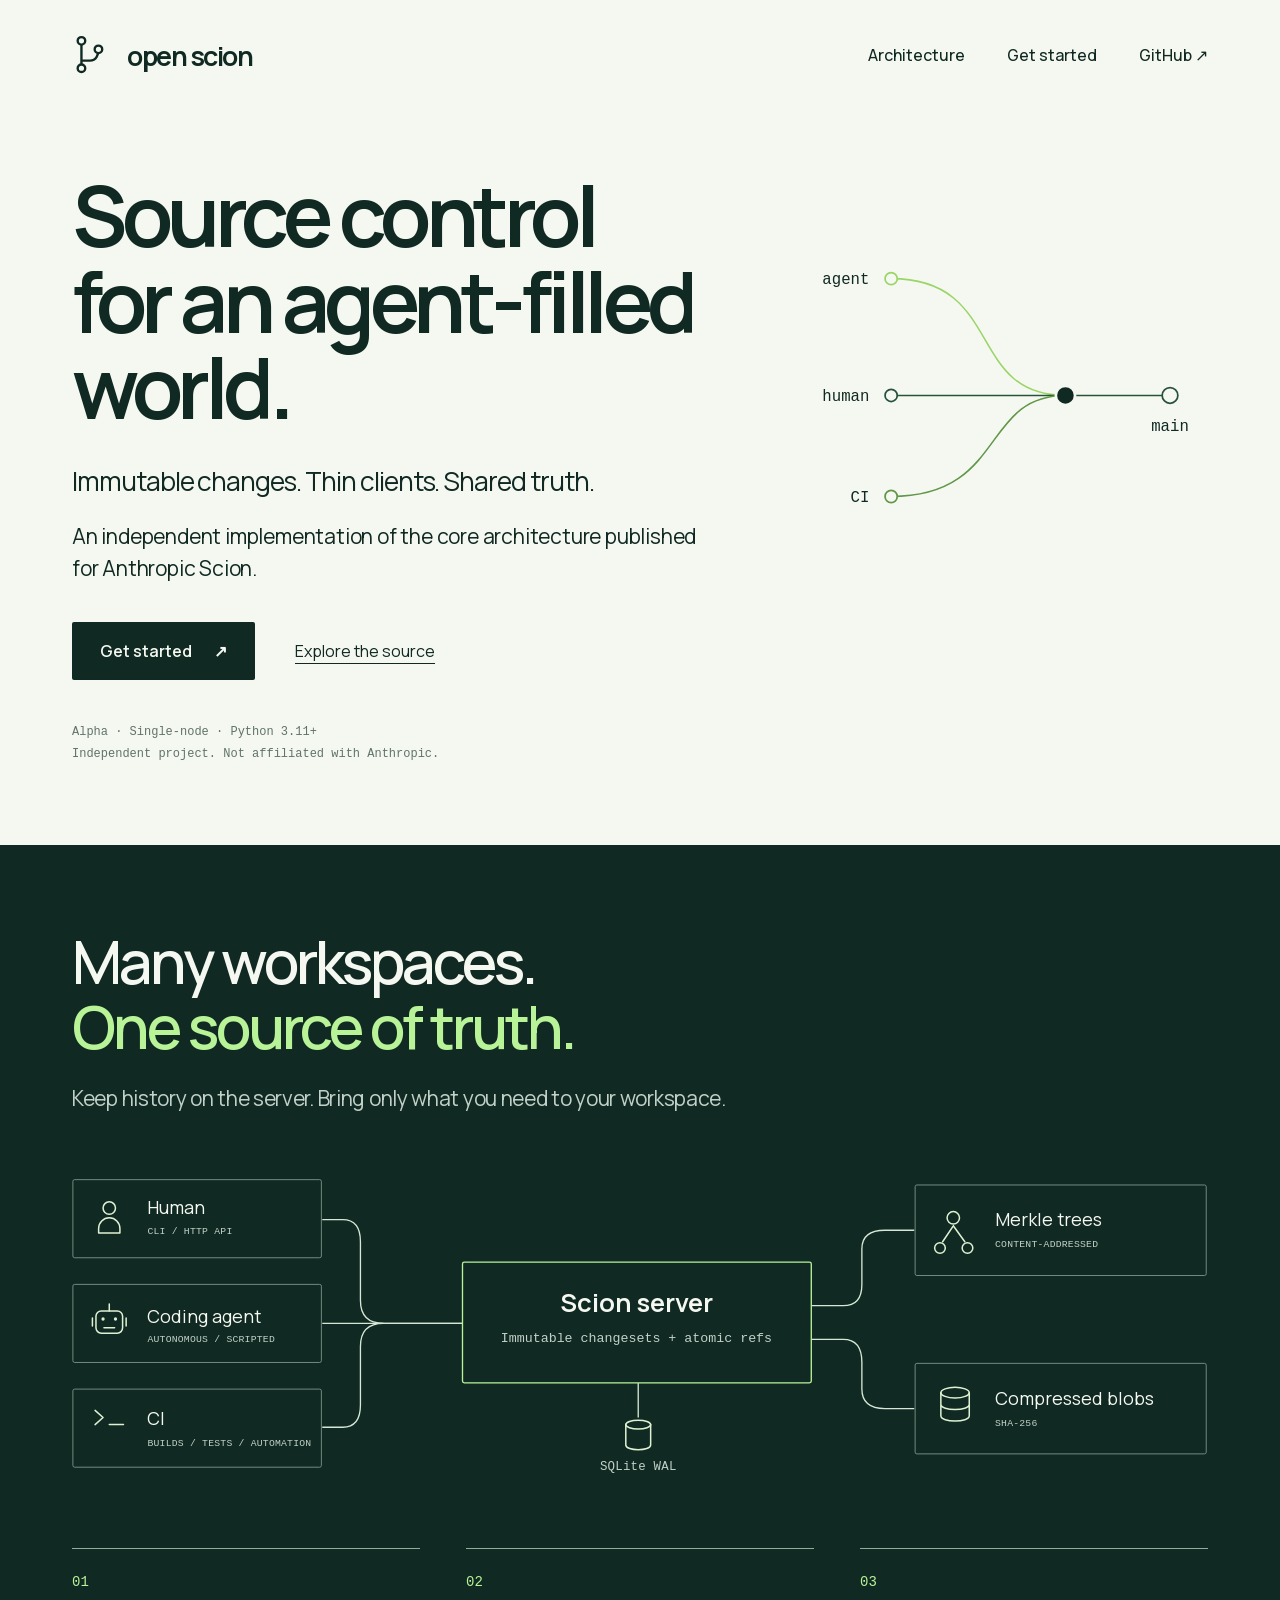
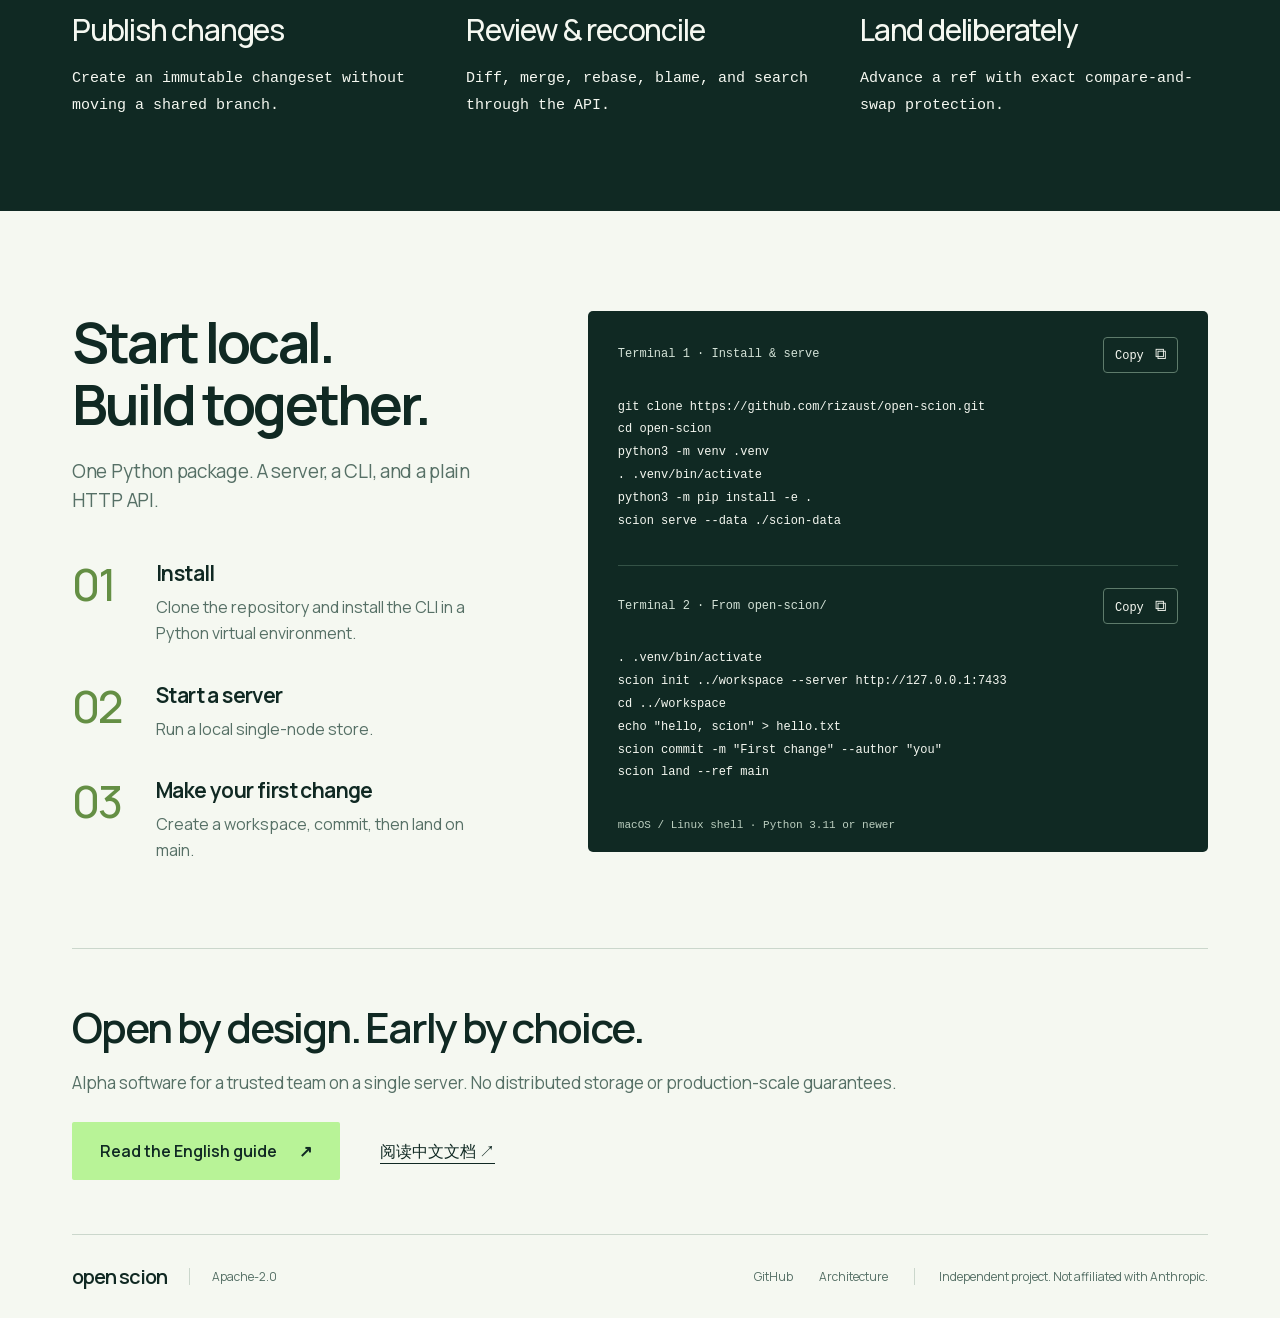
==== site/index.html @ a44ddaf5 "feat: publish the Open Scion landing page with GitHub Pages" ====
<!doctype html>
<html lang="en">
  <head>
    <meta charset="utf-8" />
    <meta name="viewport" content="width=device-width, initial-scale=1" />
    <meta name="theme-color" content="#102923" />
    <meta
      name="description"
      content="Open Scion is independent, server-first source control for humans, coding agents, and CI. Immutable changesets, thin workspaces, and atomic refs. An open-source single-node alpha."
    />
    <meta
      property="og:title"
      content="Open Scion — Source control for an agent-filled world"
    />
    <meta
      property="og:description"
      content="Immutable changes. Thin clients. Shared truth. Independent, open-source source control for humans, coding agents, and CI."
    />
    <meta property="og:type" content="website" />
    <meta property="og:url" content="https://rizaust.github.io/open-scion/" />
    <title>Open Scion — Source control for an agent-filled world</title>
    <link rel="icon" type="image/svg+xml" href="assets/icon.svg" />
    <link rel="stylesheet" href="style.css" />
    <script src="main.js" defer></script>
  </head>
  <body>
    <a class="skip-link" href="#main">Skip to content</a>
    <header class="site-header wrap">
      <a href="#" class="brand" aria-label="Open Scion home">
        <svg viewBox="0 0 36 44" aria-hidden="true">
          <path d="M10 8v28M10 28h9c7 0 9-7 9-11" />
          <circle cx="10" cy="7" r="4" />
          <circle cx="10" cy="36" r="4" />
          <circle cx="28" cy="16" r="4" />
        </svg>
        <span>open scion</span>
      </a>
      <nav aria-label="Main navigation">
        <a href="#architecture">Architecture</a>
        <a href="#get-started">Get started</a>
        <a href="https://github.com/rizaust/open-scion"
          >GitHub <span aria-hidden="true">↗</span></a
        >
      </nav>
    </header>
    <main id="main">
      <section class="hero wrap" aria-labelledby="hero-title">
        <div class="hero-copy">
          <h1 id="hero-title">
            Source control<br />for an agent-filled<br />world.
          </h1>
          <p class="hero-lead">
            Immutable changes. Thin clients. Shared truth.
          </p>
          <p class="hero-description">
            An independent implementation of the core architecture published for
            Anthropic Scion.
          </p>
          <div class="actions">
            <a class="button button-dark" href="#get-started"
              >Get started <span aria-hidden="true">↗</span></a
            >
            <a class="text-link" href="https://github.com/rizaust/open-scion"
              >Explore the source</a
            >
          </div>
          <p class="hero-note">
            Alpha · Single-node · Python 3.11+<br />Independent project. Not
            affiliated with Anthropic.
          </p>
        </div>
        <svg
          class="hero-graph"
          viewBox="0 0 470 380"
          role="img"
          aria-labelledby="hero-graph-title hero-graph-desc"
        >
          <title id="hero-graph-title">
            Many contributors, one shared branch
          </title>
          <desc id="hero-graph-desc">
            Independent changes from an agent, a human, and CI converge onto
            main.
          </desc>
          <g class="graph-lines" fill="none" stroke-width="1.8">
            <path class="branch-agent" d="M100 65C230 65 186 199 300 199" />
            <path d="M100 199H420" />
            <path class="branch-ci" d="M100 315C232 315 203 199 300 199" />
          </g>
          <g class="graph-nodes" stroke-width="2">
            <circle class="node-agent" cx="100" cy="65" r="7" />
            <circle cx="100" cy="199" r="7" />
            <circle class="node-ci" cx="100" cy="315" r="7" />
            <circle class="node-merge" cx="300" cy="199" r="11" />
            <circle cx="420" cy="199" r="9" />
          </g>
          <g class="graph-labels">
            <text x="75" y="71" text-anchor="end">agent</text>
            <text x="75" y="205" text-anchor="end">human</text>
            <text x="75" y="321" text-anchor="end">CI</text>
            <text x="420" y="240" text-anchor="middle">main</text>
          </g>
        </svg>
      </section>
      <section
        id="architecture"
        class="architecture"
        aria-labelledby="architecture-title"
      >
        <div class="wrap section-wrap">
          <h2 id="architecture-title">
            Many workspaces.<br /><span>One source of truth.</span>
          </h2>
          <p class="section-intro">
            Keep history on the server. Bring only what you need to your
            workspace.
          </p>
          <div
            class="architecture-visual"
            role="img"
            aria-label="Humans, coding agents, and CI use a Scion server. The server stores immutable changesets and atomic refs in SQLite WAL, with content-addressed Merkle trees and SHA-256 compressed blobs."
          >
            <svg
              class="architecture-diagram"
              viewBox="0 0 1280 350"
              aria-hidden="true"
            >
              <g class="diagram-links" fill="none" stroke-width="1.5">
                <path d="M282 57H305Q325 57 325 82V148Q325 174 351 174H440" />
                <path d="M282 174H440" />
                <path d="M282 291H305Q325 291 325 266V200Q325 174 351 174" />
                <path d="M833 154H869Q890 154 890 130V90Q890 69 916 69H949" />
                <path
                  d="M833 192H869Q890 192 890 218V248Q890 270 916 270H949"
                />
                <path d="M638 241V280" />
              </g>
              <g class="diagram-boxes" fill="none" stroke-width="1">
                <rect x="1" y="12" width="280" height="88" rx="2" />
                <rect x="1" y="130" width="280" height="88" rx="2" />
                <rect x="1" y="248" width="280" height="88" rx="2" />
                <rect
                  class="server-box"
                  x="440"
                  y="105"
                  width="393"
                  height="136"
                  rx="2"
                />
                <rect x="950" y="18" width="328" height="102" rx="2" />
                <rect x="950" y="219" width="328" height="102" rx="2" />
              </g>
              <g
                class="diagram-icons"
                fill="none"
                stroke-width="1.7"
                stroke-linecap="round"
                stroke-linejoin="round"
              >
                <circle cx="42" cy="44" r="7" />
                <path d="M30 72v-5a12 12 0 0 1 24 0v5z" />
                <rect x="27" y="160" width="30" height="25" rx="6" />
                <path d="M42 160v-8M23 168v9M61 168v9M36 179h12" />
                <circle cx="35" cy="169" r="1" />
                <circle cx="49" cy="169" r="1" />
                <path d="M26 288l9-8-9-8M42 288h16" />
                <path d="M993 64l-12 18m12-18 13 18" />
                <circle cx="993" cy="55" r="7" />
                <circle cx="978" cy="89" r="6" />
                <circle cx="1009" cy="89" r="6" />
                <ellipse cx="995" cy="252" rx="16" ry="6" />
                <path d="M979 252v26c0 8 32 8 32 0v-26M979 265c0 8 32 8 32 0" />
                <ellipse cx="638" cy="288" rx="14" ry="5" />
                <path d="M624 288v23c0 7 28 7 28 0v-23" />
              </g>
              <g class="diagram-labels">
                <text x="85" y="51">Human</text>
                <text x="85" y="173">Coding agent</text>
                <text x="85" y="289">CI</text>
                <text x="1040" y="64">Merkle trees</text>
                <text x="1040" y="266">Compressed blobs</text>
                <text class="server-title" x="636" y="161" text-anchor="middle">
                  Scion server
                </text>
              </g>
              <g class="diagram-captions">
                <text x="85" y="73">CLI / HTTP API</text>
                <text x="85" y="195">AUTONOMOUS / SCRIPTED</text>
                <text x="85" y="312">BUILDS / TESTS / AUTOMATION</text>
                <text x="1040" y="88">CONTENT-ADDRESSED</text>
                <text x="1040" y="290">SHA-256</text>
                <text x="636" y="195" text-anchor="middle">
                  Immutable changesets + atomic refs
                </text>
                <text x="638" y="339" text-anchor="middle">SQLite WAL</text>
              </g>
            </svg>
            <div class="architecture-mobile" aria-hidden="true">
              <div class="mobile-clients">
                Human <span>·</span> Coding agent <span>·</span> CI
              </div>
              <span class="flow-arrow">↓</span>
              <div class="mobile-server">
                <strong>Scion server</strong
                ><span>Immutable changesets + atomic refs</span
                ><span>SQLite WAL</span>
              </div>
              <span class="flow-arrow">↓</span>
              <div class="mobile-storage">
                <span>Merkle trees</span
                ><span>Compressed blobs<br /><small>SHA-256</small></span>
              </div>
            </div>
          </div>
          <div class="principles">
            <article>
              <span class="index">01</span>
              <h3>Publish changes</h3>
              <p>
                Create an immutable changeset without moving a shared branch.
              </p>
            </article>
            <article>
              <span class="index">02</span>
              <h3>Review &amp; reconcile</h3>
              <p>Diff, merge, rebase, blame, and search through the API.</p>
            </article>
            <article>
              <span class="index">03</span>
              <h3>Land deliberately</h3>
              <p>Advance a ref with exact compare-and-swap protection.</p>
            </article>
          </div>
        </div>
      </section>
      <section
        id="get-started"
        class="quickstart wrap section-wrap"
        aria-labelledby="quickstart-title"
      >
        <div class="quickstart-copy">
          <h2 id="quickstart-title">Start local.<br />Build together.</h2>
          <p class="section-intro">
            One Python package. A server, a CLI, and a plain HTTP API.
          </p>
          <ol class="steps">
            <li>
              <span class="step-number">01</span>
              <div>
                <h3>Install</h3>
                <p>
                  Clone the repository and install the CLI in a Python virtual
                  environment.
                </p>
              </div>
            </li>
            <li>
              <span class="step-number">02</span>
              <div>
                <h3>Start a server</h3>
                <p>Run a local single-node store.</p>
              </div>
            </li>
            <li>
              <span class="step-number">03</span>
              <div>
                <h3>Make your first change</h3>
                <p>Create a workspace, commit, then land on main.</p>
              </div>
            </li>
          </ol>
        </div>
        <div class="terminal">
          <div class="terminal-heading">
            <span>Terminal 1 · Install &amp; serve</span
            ><button
              type="button"
              class="copy-button"
              data-copy="install-code"
              aria-label="Copy installation and server commands"
            >
              Copy <span aria-hidden="true">⧉</span>
            </button>
          </div>
          <pre
            tabindex="0"
            aria-label="Installation and server commands"
          ><code id="install-code">git clone https://github.com/rizaust/open-scion.git
cd open-scion
python3 -m venv .venv
. .venv/bin/activate
python3 -m pip install -e .
scion serve --data ./scion-data</code></pre>
          <div class="terminal-heading terminal-divider">
            <span>Terminal 2 · From open-scion/</span
            ><button
              type="button"
              class="copy-button"
              data-copy="workspace-code"
              aria-label="Copy workspace commands"
            >
              Copy <span aria-hidden="true">⧉</span>
            </button>
          </div>
          <pre
            tabindex="0"
            aria-label="Workspace commands"
          ><code id="workspace-code">. .venv/bin/activate
scion init ../workspace --server http://127.0.0.1:7433
cd ../workspace
echo "hello, scion" &gt; hello.txt
scion commit -m "First change" --author "you"
scion land --ref main</code></pre>
          <p class="terminal-note">
            macOS / Linux shell · Python 3.11 or newer
          </p>
          <span
            class="visually-hidden"
            id="copy-status"
            role="status"
            aria-live="polite"
          ></span>
        </div>
      </section>
      <section class="open-note wrap" aria-labelledby="open-note-title">
        <h2 id="open-note-title">Open by design. Early by choice.</h2>
        <p>
          Alpha software for a trusted team on a single server. No distributed
          storage or production-scale guarantees.
        </p>
        <div class="actions">
          <a
            class="button button-lime"
            href="https://github.com/rizaust/open-scion/blob/main/README.md"
            >Read the English guide <span aria-hidden="true">↗</span></a
          ><a
            class="text-link"
            href="https://github.com/rizaust/open-scion/blob/main/README.zh-CN.md"
            lang="zh-CN"
            >阅读中文文档 <span aria-hidden="true">↗</span></a
          >
        </div>
      </section>
    </main>
    <footer class="site-footer wrap">
      <div class="footer-brand">
        <a href="#">open scion</a
        ><a href="https://github.com/rizaust/open-scion/blob/main/LICENSE"
          >Apache-2.0</a
        >
      </div>
      <div class="footer-links">
        <a href="https://github.com/rizaust/open-scion">GitHub</a
        ><a href="#architecture">Architecture</a
        ><span>Independent project. Not affiliated with Anthropic.</span>
      </div>
    </footer>
  </body>
</html>
---- site/style.css ----
@font-face {
  font-family: Manrope;
  font-style: normal;
  font-weight: 200 800;
  font-display: swap;
  src: url("assets/manrope-latin.woff2") format("woff2");
}
:root {
  --paper: #f5f8f1;
  --forest: #102923;
  --lime: #b8f397;
  --muted: #567066;
  --line: #cbd7cc;
  --dark-muted: #c1d1c7;
  --mono:
    ui-monospace, "SFMono-Regular", Consolas, "Liberation Mono", monospace;
}
* {
  box-sizing: border-box;
}
html {
  scroll-behavior: smooth;
  scroll-padding-top: 32px;
}
body {
  margin: 0;
  background: var(--paper);
  color: var(--forest);
  font-family: Manrope, "Avenir Next", sans-serif;
  -webkit-font-smoothing: antialiased;
}
a {
  color: inherit;
  text-decoration: none;
}
button {
  font: inherit;
}
a,
button {
  -webkit-tap-highlight-color: transparent;
}
a:focus-visible,
button:focus-visible,
pre:focus-visible {
  outline: 3px solid #56842f;
  outline-offset: 5px;
}
.architecture a:focus-visible,
.terminal button:focus-visible,
.terminal pre:focus-visible {
  outline-color: var(--lime);
}
.wrap {
  width: min(100% - 144px, 1360px);
  margin-inline: auto;
}
.site-header {
  display: flex;
  align-items: center;
  justify-content: space-between;
  padding-block: 32px;
}
.brand {
  display: flex;
  gap: 21px;
  align-items: center;
  font-size: 27px;
  font-weight: 650;
  letter-spacing: -1.5px;
}
.brand svg {
  width: 34px;
  height: 42px;
  fill: var(--paper);
  stroke: var(--forest);
  stroke-width: 2.5;
  stroke-linecap: round;
}
.site-header nav {
  display: flex;
  gap: 42px;
  font-size: 16px;
  font-weight: 500;
}
.site-header nav a {
  padding-block: 12px;
}
.site-header nav a:hover,
.footer-links a:hover {
  color: #477f33;
}
.hero {
  position: relative;
  display: grid;
  grid-template-columns: 65% 35%;
  padding-top: 62px;
  padding-bottom: 72px;
  min-height: 735px;
}
.hero h1 {
  font-size: clamp(56px, 6.6vw, 104px);
  line-height: 1.02;
  letter-spacing: -0.065em;
  font-weight: 650;
  margin: 0 0 32px;
}
.hero-lead {
  font-size: clamp(21px, 2.06vw, 31px);
  line-height: 1.4;
  letter-spacing: -1.05px;
  white-space: nowrap;
  margin: 0 0 22px;
}
.hero-description {
  font-size: 21px;
  line-height: 1.5;
  max-width: 640px;
  letter-spacing: -0.2px;
  margin: 0;
}
.actions {
  display: flex;
  align-items: center;
  gap: 40px;
  flex-wrap: wrap;
  margin-top: 38px;
}
.button {
  display: inline-flex;
  gap: 22px;
  align-items: center;
  justify-content: center;
  padding: 18px 28px;
  font-size: 16px;
  font-weight: 600;
  min-height: 58px;
  border-radius: 2px;
  transition:
    background 0.18s,
    transform 0.18s;
}
.button:hover {
  transform: translateY(-2px);
}
.button-dark {
  background: var(--forest);
  color: var(--paper);
}
.button-dark:hover {
  background: #244a38;
}
.button-lime {
  background: var(--lime);
  color: var(--forest);
}
.button-lime:hover {
  background: #a4e87f;
}
.text-link {
  font-size: 16px;
  text-decoration: underline;
  text-underline-offset: 6px;
  text-decoration-thickness: 1px;
}
.text-link:hover {
  color: #477f33;
}
.hero-note {
  font: 12px/1.8 var(--mono);
  color: #61736a;
  margin: 42px 0 0;
}
.hero-graph {
  width: calc(100% + 12px);
  max-width: 480px;
  align-self: start;
  margin-top: 50px;
  margin-left: -6px;
  overflow: visible;
}
.graph-lines {
  stroke: #28533b;
}
.branch-agent {
  stroke: #9ad568;
}
.branch-ci {
  stroke: #629749;
}
.graph-nodes {
  fill: var(--paper);
  stroke: #28533b;
}
.graph-nodes .node-agent {
  stroke: #9ad568;
}
.graph-nodes .node-ci {
  stroke: #629749;
}
.graph-nodes .node-merge {
  fill: var(--forest);
  stroke: var(--paper);
  stroke-width: 3;
}
.graph-labels {
  fill: var(--forest);
  font: 18px var(--mono);
}
.section-wrap {
  padding-block: 84px 92px;
}
.architecture {
  background: var(--forest);
  color: var(--paper);
}
h2 {
  font-size: clamp(42px, 4.65vw, 68px);
  line-height: 1.1;
  letter-spacing: -0.05em;
  font-weight: 550;
  margin: 0;
}
.architecture h2 span {
  color: var(--lime);
}
.section-intro {
  font-size: 21px;
  line-height: 1.55;
  letter-spacing: -0.3px;
  color: var(--muted);
  margin: 22px 0 0;
}
.architecture .section-intro {
  color: var(--dark-muted);
}
.architecture-visual {
  margin-top: 55px;
  margin-bottom: 68px;
}
.architecture-diagram {
  width: 100%;
  display: block;
}
.diagram-links {
  stroke: #d5e8d6;
}
.diagram-boxes {
  stroke: #80958b;
}
.diagram-boxes .server-box {
  stroke: var(--lime);
  stroke-width: 1.5;
}
.diagram-icons {
  stroke: #def2d3;
}
.diagram-labels {
  font:
    20px Manrope,
    sans-serif;
  fill: var(--paper);
}
.diagram-labels .server-title {
  font-size: 29px;
  font-weight: 650;
}
.diagram-captions {
  font: 11px var(--mono);
  fill: var(--dark-muted);
  letter-spacing: 0.25px;
}
.diagram-captions text:nth-last-child(2) {
  font-size: 15px;
  letter-spacing: 0;
}
.diagram-captions text:last-child {
  font-size: 14px;
}
.architecture-mobile {
  display: none;
}
.principles {
  display: grid;
  grid-template-columns: repeat(3, 1fr);
  gap: 46px;
}
.principles article {
  border-top: 1px solid #94aa9c;
  padding-top: 20px;
}
.index {
  font: 14px var(--mono);
  color: var(--lime);
}
.principles h3 {
  font-size: clamp(23px, 2.35vw, 34px);
  line-height: 1.25;
  letter-spacing: -1.2px;
  font-weight: 500;
  margin: 20px 0 16px;
}
.principles p {
  font: 15px/1.8 var(--mono);
  color: var(--paper);
  margin: 0;
  max-width: 360px;
}
.quickstart {
  display: grid;
  grid-template-columns: minmax(0, 43fr) minmax(0, 57fr);
  gap: 48px;
  padding-top: 100px;
  padding-bottom: 85px;
}
.quickstart h2 {
  font-size: clamp(40px, 4.4vw, 64px);
  font-weight: 650;
}
.quickstart .section-intro {
  font-size: 19px;
  max-width: 430px;
}
.steps {
  padding: 0;
  margin: 44px 0 0;
  list-style: none;
  display: grid;
  gap: 34px;
}
.steps li {
  display: flex;
  align-items: start;
  gap: 28px;
}
.step-number {
  font-size: 45px;
  line-height: 1.15;
  letter-spacing: -2px;
  font-weight: 500;
  color: #648f44;
  min-width: 56px;
}
.steps h3 {
  font-size: 21px;
  letter-spacing: -0.6px;
  font-weight: 650;
  margin: 0 0 8px;
}
.steps p {
  font-size: 16px;
  line-height: 1.6;
  color: var(--muted);
  margin: 0;
  max-width: 310px;
}
.terminal {
  min-width: 0;
  background: var(--forest);
  color: var(--paper);
  border-radius: 5px;
  align-self: start;
  padding: 26px 30px 18px;
}
.terminal-heading {
  display: flex;
  justify-content: space-between;
  align-items: center;
  gap: 12px;
  font: 12px/1.6 var(--mono);
  color: #d3e2d7;
}
.copy-button {
  border: 1px solid #5e7b6b;
  background: transparent;
  color: var(--paper);
  border-radius: 4px;
  cursor: pointer;
  padding: 7px 11px;
  font: 12px var(--mono);
  min-height: 36px;
  white-space: nowrap;
}
.copy-button:hover {
  background: #244638;
}
.copy-button span {
  font-size: 16px;
  margin-left: 4px;
}
.terminal pre {
  margin: 23px 0 28px;
  overflow-x: auto;
  overscroll-behavior-x: contain;
  padding-bottom: 5px;
  font: 12px/1.9 var(--mono);
  scrollbar-color: #648b69 transparent;
}
.terminal code {
  font: inherit;
}
.terminal-divider {
  padding-top: 22px;
  border-top: 1px solid #345246;
}
.terminal-note {
  font: 11px/1.5 var(--mono);
  color: #bccfc0;
  margin: 0;
}
.open-note {
  border-top: 1px solid var(--line);
  padding-top: 55px;
  padding-bottom: 54px;
}
.open-note h2 {
  font-size: 42px;
  font-weight: 600;
}
.open-note > p {
  font-size: 17px;
  line-height: 1.7;
  color: var(--muted);
  margin: 18px 0 0;
}
.open-note .actions {
  margin-top: 25px;
}
.site-footer {
  border-top: 1px solid var(--line);
  display: flex;
  justify-content: space-between;
  gap: 30px;
  padding-block: 28px;
  font-size: 12px;
  color: var(--muted);
}
.footer-brand {
  display: flex;
  align-items: center;
  gap: 22px;
}
.footer-brand > a:first-child {
  font-size: 20px;
  color: var(--forest);
  font-weight: 600;
  letter-spacing: -1px;
}
.footer-brand > a:last-child {
  border-left: 1px solid var(--line);
  padding-left: 22px;
}
.footer-links {
  display: flex;
  align-items: center;
  gap: 26px;
}
.footer-links > span {
  padding-left: 24px;
  border-left: 1px solid var(--line);
}
.skip-link {
  position: absolute;
  z-index: 10;
  left: 16px;
  top: -80px;
  background: var(--forest);
  color: var(--paper);
  padding: 14px 20px;
}
.skip-link:focus {
  top: 12px;
}
.visually-hidden {
  position: absolute;
  width: 1px;
  height: 1px;
  padding: 0;
  overflow: hidden;
  clip: rect(0, 0, 0, 0);
  white-space: nowrap;
  border: 0;
}
@media (min-width: 1600px) {
  .hero {
    padding-top: 80px;
    min-height: 850px;
  }
  .hero-graph {
    margin-top: 60px;
  }
}
@media (max-width: 1200px) {
  .wrap {
    width: calc(100% - 96px);
  }
  .hero {
    min-height: 680px;
    padding-top: 48px;
  }
  .hero h1 {
    font-size: 6.7vw;
  }
  .hero-description {
    font-size: 18px;
    max-width: 560px;
  }
  .hero-lead {
    font-size: 2.12vw;
  }
  .hero-graph {
    margin-top: 38px;
  }
  .quickstart {
    grid-template-columns: minmax(0, 40fr) minmax(0, 60fr);
    gap: 24px;
  }
  .quickstart .section-intro {
    font-size: 17px;
  }
  .terminal {
    padding-inline: 23px;
  }
  .terminal pre {
    font-size: 11px;
  }
  .footer-links {
    gap: 18px;
  }
  .footer-links > span {
    max-width: 235px;
    line-height: 1.6;
  }
}
@media (max-width: 900px) {
  .wrap {
    width: calc(100% - 64px);
  }
  .brand {
    font-size: 24px;
    gap: 12px;
  }
  .site-header nav {
    gap: 25px;
    font-size: 14px;
  }
  .hero {
    padding-top: 38px;
    min-height: 620px;
    grid-template-columns: 67% 33%;
  }
  .hero h1 {
    font-size: 7.2vw;
  }
  .hero-lead {
    white-space: normal;
    font-size: 22px;
    max-width: 420px;
  }
  .hero-description {
    font-size: 17px;
    max-width: 420px;
  }
  .hero-graph {
    width: 140%;
    margin-left: -35%;
    margin-top: 95px;
  }
  .hero .actions {
    gap: 25px;
  }
  .button {
    font-size: 14px;
    padding: 16px 22px;
  }
  .text-link {
    font-size: 14px;
  }
  .hero-note {
    font-size: 10px;
    max-width: 380px;
  }
  .section-wrap {
    padding-block: 68px;
  }
  .section-intro {
    font-size: 18px;
  }
  .principles {
    gap: 25px;
  }
  .principles h3 {
    font-size: 24px;
  }
  .principles p {
    font-size: 13px;
  }
  .quickstart {
    grid-template-columns: 1fr;
    gap: 40px;
  }
  .quickstart-copy {
    display: grid;
    grid-template-columns: 1fr 1fr;
    gap: 0 35px;
  }
  .quickstart h2 {
    font-size: 44px;
  }
  .quickstart .section-intro {
    grid-column: 1;
    margin-top: 18px;
  }
  .steps {
    grid-column: 2;
    grid-row: 1/3;
    margin: 0;
    gap: 25px;
  }
  .step-number {
    font-size: 32px;
    min-width: 40px;
  }
  .steps li {
    gap: 15px;
  }
  .steps h3 {
    font-size: 17px;
  }
  .steps p {
    font-size: 14px;
  }
  .terminal pre {
    font-size: 14px;
  }
  .terminal-heading {
    font-size: 13px;
  }
  .site-footer {
    flex-wrap: wrap;
  }
  .footer-links > span {
    max-width: none;
  }
  .open-note h2 {
    font-size: 36px;
  }
}
@media (max-width: 600px) {
  html {
    scroll-padding-top: 20px;
  }
  .wrap {
    width: calc(100% - 44px);
  }
  .site-header {
    padding-block: 21px;
    gap: 18px;
  }
  .brand {
    font-size: 22px;
    letter-spacing: -1px;
    gap: 9px;
  }
  .brand svg {
    width: 25px;
    height: 33px;
  }
  .site-header nav {
    gap: 16px;
    font-size: 13px;
  }
  .site-header nav > a:first-child {
    display: none;
  }
  .hero {
    display: flex;
    flex-direction: column;
    min-height: auto;
    padding-top: 36px;
    padding-bottom: 46px;
  }
  .hero h1 {
    font-size: clamp(39px, 9.95vw, 60px);
    letter-spacing: -0.067em;
    line-height: 1.07;
    margin-bottom: 27px;
  }
  .hero-lead {
    font-size: 22px;
    line-height: 1.4;
    letter-spacing: -0.7px;
    margin-bottom: 17px;
    max-width: 340px;
  }
  .hero-description {
    font-size: 16px;
    max-width: 340px;
  }
  .hero .actions {
    gap: 24px;
    margin-top: 28px;
  }
  .hero-note {
    font-size: 10px;
    line-height: 1.85;
    margin-top: 30px;
    max-width: 100%;
  }
  .hero-graph {
    width: 100%;
    max-width: 370px;
    margin: 26px auto 0;
    align-self: center;
    max-height: 250px;
  }
  .section-wrap {
    padding-block: 52px;
  }
  .architecture h2 {
    font-size: 36px;
    letter-spacing: -1.8px;
  }
  .section-intro {
    font-size: 17px;
    line-height: 1.6;
    max-width: 350px;
  }
  .architecture-visual {
    margin-block: 34px 40px;
  }
  .architecture-diagram {
    display: none;
  }
  .architecture-mobile {
    display: flex;
    flex-direction: column;
    align-items: center;
    gap: 14px;
    font-family: var(--mono);
    font-size: 12px;
  }
  .mobile-clients {
    border: 1px solid #80958b;
    width: 100%;
    text-align: center;
    padding: 18px 8px;
  }
  .mobile-clients > span {
    color: var(--lime);
    padding-inline: 8px;
  }
  .flow-arrow {
    color: var(--lime);
    font-size: 26px;
    line-height: 1;
  }
  .mobile-server {
    border: 1px solid var(--lime);
    width: 100%;
    padding: 23px 10px;
    display: grid;
    gap: 12px;
    text-align: center;
  }
  .mobile-server strong {
    font-family: Manrope, sans-serif;
    font-size: 24px;
    font-weight: 600;
  }
  .mobile-server > span:last-child {
    color: var(--dark-muted);
    font-size: 11px;
  }
  .mobile-storage {
    display: grid;
    grid-template-columns: 1fr 1fr;
    gap: 12px;
    width: 100%;
  }
  .mobile-storage > span {
    border: 1px solid #80958b;
    padding: 17px 7px;
    text-align: center;
    line-height: 1.65;
  }
  .mobile-storage small {
    font-size: 10px;
    color: var(--dark-muted);
  }
  .principles {
    grid-template-columns: 1fr;
    gap: 28px;
  }
  .principles article {
    padding-top: 17px;
  }
  .principles h3 {
    font-size: 27px;
    margin-block: 12px;
  }
  .principles p {
    font-size: 13px;
    max-width: 100%;
  }
  .quickstart-copy {
    display: block;
  }
  .quickstart h2 {
    font-size: 42px;
  }
  .quickstart .section-intro {
    font-size: 17px;
  }
  .steps {
    margin-top: 30px;
    gap: 26px;
  }
  .steps li {
    gap: 22px;
  }
  .step-number {
    font-size: 36px;
  }
  .steps h3 {
    font-size: 19px;
  }
  .steps p {
    font-size: 15px;
    max-width: 290px;
  }
  .terminal {
    padding: 22px 18px 18px;
    margin-inline: -6px;
  }
  .terminal-heading {
    font-size: 10px;
    gap: 8px;
  }
  .copy-button {
    font-size: 11px;
    padding: 7px 8px;
  }
  .terminal pre {
    font-size: 11px;
    margin: 20px 0 25px;
  }
  .terminal-note {
    font-size: 9px;
  }
  .open-note {
    padding-block: 38px;
  }
  .open-note h2 {
    font-size: 32px;
    letter-spacing: -1.5px;
    line-height: 1.18;
  }
  .open-note > p {
    font-size: 15px;
  }
  .open-note .actions {
    gap: 23px;
  }
  .site-footer {
    gap: 24px;
    padding-block: 26px;
  }
  .footer-brand {
    width: 100%;
    justify-content: space-between;
  }
  .footer-links {
    flex-wrap: wrap;
    gap: 18px 24px;
  }
  .footer-links > span {
    width: 100%;
    padding: 0;
    border: 0;
    font-size: 11px;
  }
  .button {
    min-height: 53px;
  }
  .text-link {
    line-height: 1.7;
  }
}
@media (prefers-reduced-motion: reduce) {
  html {
    scroll-behavior: auto;
  }
  *,
  *::before,
  *::after {
    animation-duration: 0.01ms !important;
    transition-duration: 0.01ms !important;
  }
}
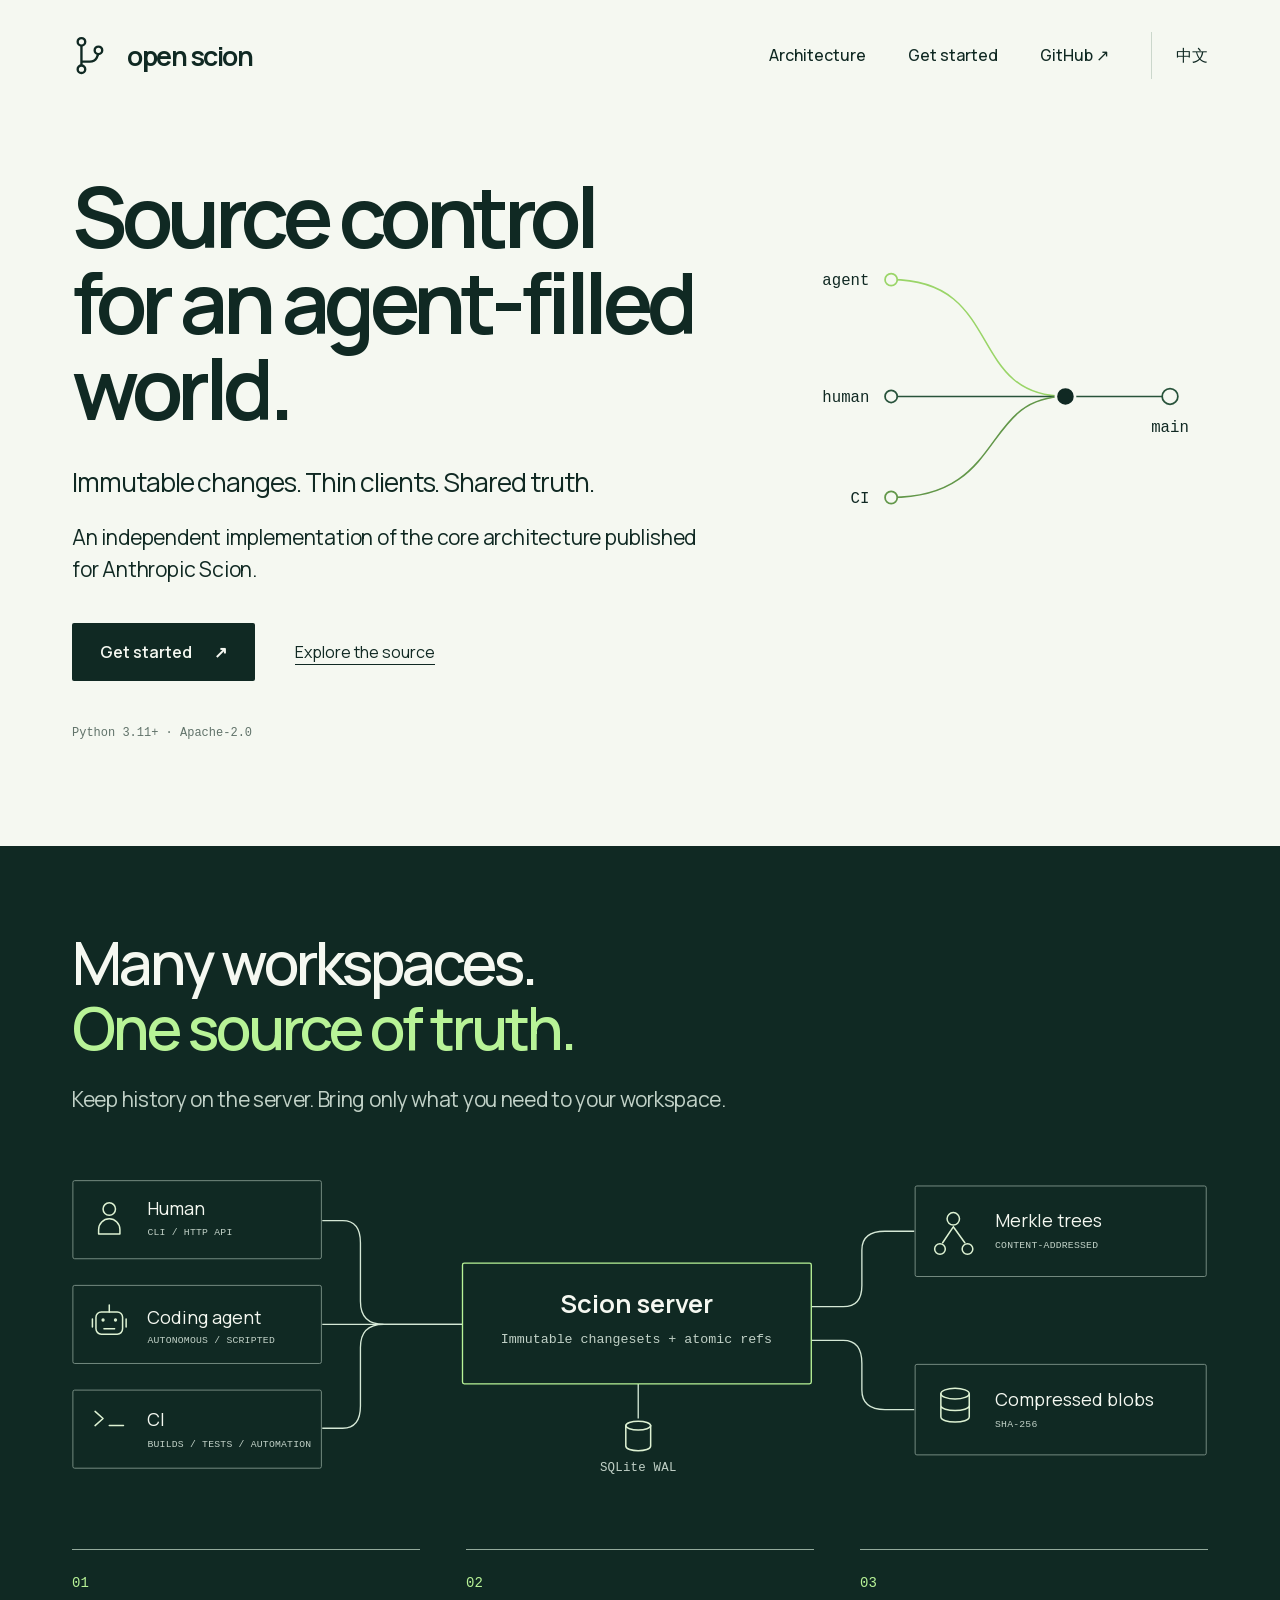
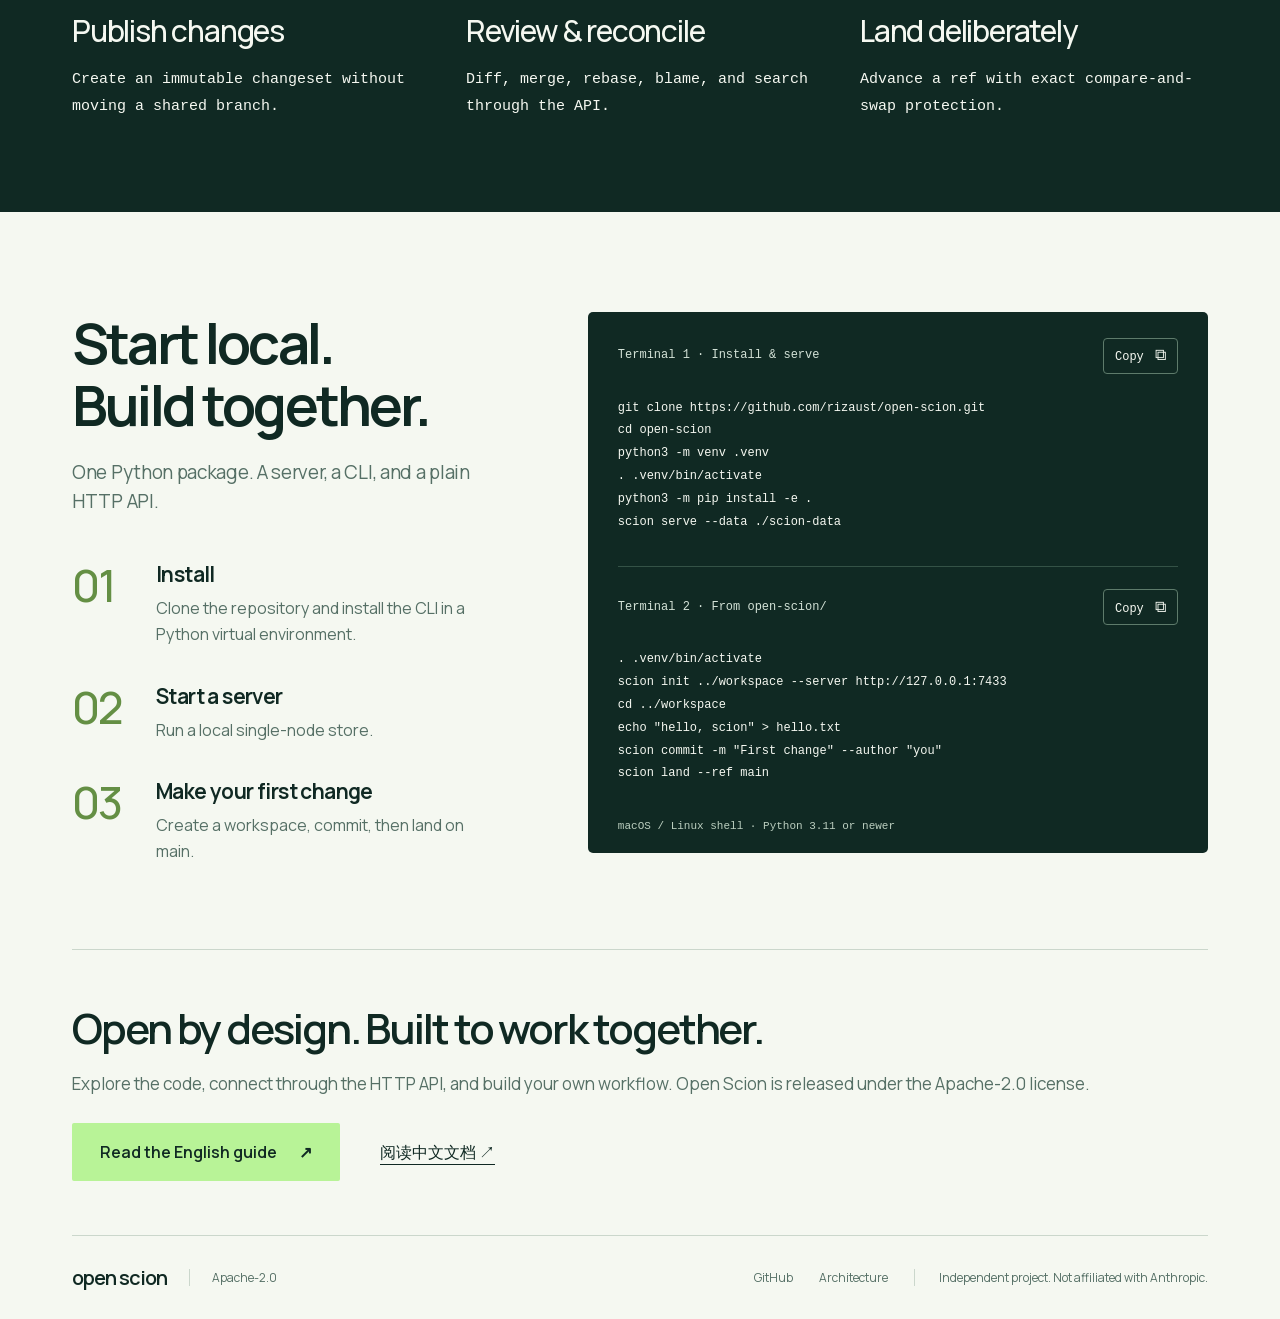
==== commit 6deeb5b9: "feat: add Chinese landing page and streamline product documentation" ====
--- a/site/index.html
+++ b/site/index.html
@@ -6,7 +6,7 @@
     <meta name="theme-color" content="#102923" />
     <meta
       name="description"
-      content="Open Scion is independent, server-first source control for humans, coding agents, and CI. Immutable changesets, thin workspaces, and atomic refs. An open-source single-node alpha."
+      content="Open Scion is independent, server-first source control for humans, coding agents, and CI. Immutable changesets, thin workspaces, and atomic refs. Built with Python, SQLite WAL, and content-addressed storage."
     />
     <meta
       property="og:title"
@@ -19,6 +19,16 @@
     <meta property="og:type" content="website" />
     <meta property="og:url" content="https://rizaust.github.io/open-scion/" />
     <title>Open Scion — Source control for an agent-filled world</title>
+    <link
+      rel="alternate"
+      hreflang="en"
+      href="https://rizaust.github.io/open-scion/"
+    />
+    <link
+      rel="alternate"
+      hreflang="zh-CN"
+      href="https://rizaust.github.io/open-scion/zh.html"
+    />
     <link rel="icon" type="image/svg+xml" href="assets/icon.svg" />
     <link rel="stylesheet" href="style.css" />
     <script src="main.js" defer></script>
@@ -41,6 +51,14 @@
         <a href="https://github.com/rizaust/open-scion"
           >GitHub <span aria-hidden="true">↗</span></a
         >
+        <a
+          class="language-link"
+          href="zh.html"
+          lang="zh-CN"
+          hreflang="zh-CN"
+          aria-label="切换到中文页面"
+          >中文</a
+        >
       </nav>
     </header>
     <main id="main">
@@ -64,10 +82,7 @@
               >Explore the source</a
             >
           </div>
-          <p class="hero-note">
-            Alpha · Single-node · Python 3.11+<br />Independent project. Not
-            affiliated with Anthropic.
-          </p>
+          <p class="hero-note">Python 3.11+ · Apache-2.0</p>
         </div>
         <svg
           class="hero-graph"
@@ -323,10 +338,10 @@
         </div>
       </section>
       <section class="open-note wrap" aria-labelledby="open-note-title">
-        <h2 id="open-note-title">Open by design. Early by choice.</h2>
+        <h2 id="open-note-title">Open by design. Built to work together.</h2>
         <p>
-          Alpha software for a trusted team on a single server. No distributed
-          storage or production-scale guarantees.
+          Explore the code, connect through the HTTP API, and build your own
+          workflow. Open Scion is released under the Apache-2.0 license.
         </p>
         <div class="actions">
           <a
--- a/site/style.css
+++ b/site/style.css
@@ -898,3 +898,76 @@
     transition-duration: 0.01ms !important;
   }
 }
+
+.language-link {
+  border-left: 1px solid var(--line);
+  padding-left: 24px;
+}
+html[lang="zh-CN"] body {
+  font-family: Manrope, "PingFang SC", "Microsoft YaHei", sans-serif;
+}
+html[lang="zh-CN"] .hero h1 {
+  font-size: clamp(52px, 5.75vw, 86px);
+  line-height: 1.2;
+  letter-spacing: -0.045em;
+  margin-bottom: 36px;
+}
+html[lang="zh-CN"] .hero-lead {
+  font-size: clamp(19px, 1.8vw, 27px);
+  letter-spacing: -0.03em;
+}
+html[lang="zh-CN"] .hero-description,
+html[lang="zh-CN"] .steps p,
+html[lang="zh-CN"] .principles p {
+  line-height: 1.85;
+}
+html[lang="zh-CN"] .hero-description {
+  max-width: 610px;
+}
+html[lang="zh-CN"] .principles h3 {
+  letter-spacing: 0;
+}
+html[lang="zh-CN"] .diagram-labels,
+html[lang="zh-CN"] .diagram-captions,
+html[lang="zh-CN"] .graph-labels {
+  font-family: Manrope, "PingFang SC", "Microsoft YaHei", sans-serif;
+}
+@media (max-width: 900px) {
+  .site-header nav {
+    gap: 20px;
+  }
+  .language-link {
+    padding-left: 18px;
+  }
+  html[lang="zh-CN"] .hero h1 {
+    font-size: 6.45vw;
+  }
+}
+@media (max-width: 600px) {
+  .site-header nav {
+    gap: 13px;
+  }
+  .site-header nav > a:nth-child(2) {
+    display: none;
+  }
+  .language-link {
+    padding-left: 13px;
+  }
+  html[lang="zh-CN"] .hero h1 {
+    font-size: clamp(29px, 8.8vw, 47px);
+    margin-bottom: 26px;
+  }
+  html[lang="zh-CN"] .hero-lead {
+    font-size: 19px;
+    line-height: 1.7;
+  }
+  html[lang="zh-CN"] .architecture h2 {
+    font-size: 35px;
+    line-height: 1.3;
+    letter-spacing: -0.02em;
+  }
+  html[lang="zh-CN"] .quickstart h2 {
+    font-size: 38px;
+    line-height: 1.3;
+  }
+}
